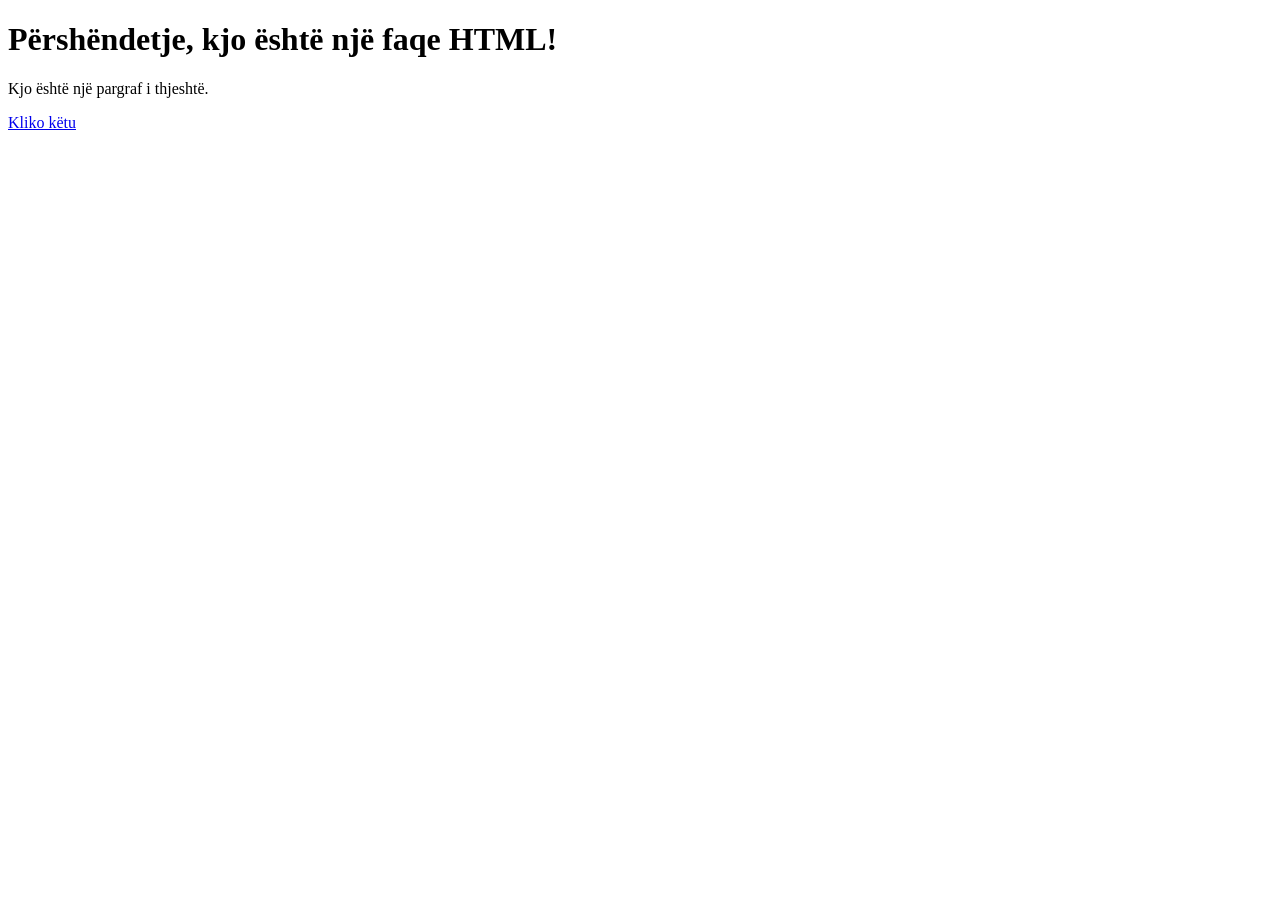
==== index.html @ 82979453 "Added index.html" ====
<!DOCTYPE html>
<html lang="sq">
<head>
    <meta charset="UTF-8">
    <meta name="viewport" content="width=device-width, initial-scale=1.0">
    <title>Faqja Ime</title>
</head>
<body>
    <h1>Përshëndetje, kjo është një faqe HTML!</h1>
    <p>Kjo është një pargraf i thjeshtë.</p>
    <a href="https://www.example.com">Kliko këtu</a>
</body>
</html>
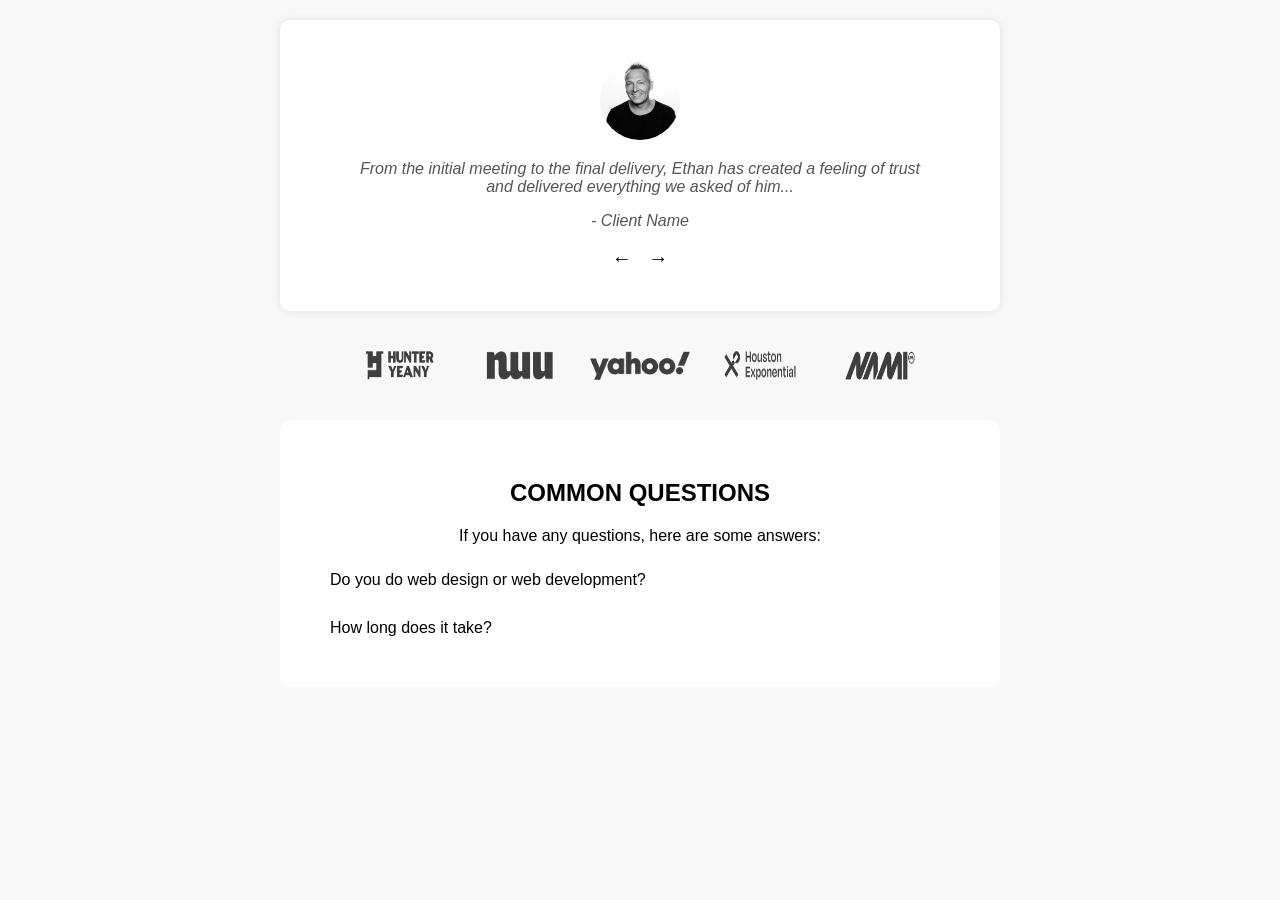
==== commit f665ecfe: "pp" ====
--- a/index.html
+++ b/index.html
@@ -1,13 +1,51 @@
 <!DOCTYPE html>
-<html lang="sq">
+<html lang="en">
 <head>
     <meta charset="UTF-8">
     <meta name="viewport" content="width=device-width, initial-scale=1.0">
-    <title>Faqja Ime</title>
+    <title>Testimonial & FAQ Section</title>
+    <link rel="stylesheet" href="styles.css">
 </head>
 <body>
-    <h1>Përshëndetje, kjo është një faqe HTML!</h1>
-    <p>Kjo është një pargraf i thjeshtë.</p>
-    <a href="https://www.example.com">Kliko këtu</a>
+
+    <!-- Testimonial Section -->
+    <section class="testimonial">
+        <div class="testimonial-content">
+            <img src="pics/Njeri.jpg"User Photo" class="testimonial-img">
+            <blockquote>
+                <p>From the initial meeting to the final delivery, Ethan has created a feeling of trust and delivered everything we asked of him...</p>
+                <cite>- Client Name</cite>
+            </blockquote>
+        </div>
+        <div class="arrows">
+            <button id="prev">←</button>
+            <button id="next">→</button>
+        </div>
+    </section>
+
+    <!-- Logos Section -->
+    <section class="logos">
+        <img src="pics/Hunter.png" alt="Hunter Team">
+        <img src="pics/nuu.png" alt="Nuu">
+        <img src="pics/yahoo.png" alt="Yahoo">
+        <img src="pics/Huston.png" alt="Houston">
+        <img src="pics/Nami.png" alt="NAMI">
+    </section>
+
+    <!-- FAQ Section -->
+    <section class="faq">
+        <h2>COMMON QUESTIONS</h2>
+        <p>If you have any questions, here are some answers:</p>
+        <div class="faq-item">
+            <button class="faq-question">Do you do web design or web development?</button>
+            <div class="faq-answer">Yes, we offer both services...</div>
+        </div>
+        <div class="faq-item">
+            <button class="faq-question">How long does it take?</button>
+            <div class="faq-answer">Typically, projects take 4-6 weeks...</div>
+        </div>
+    </section>
+
+    <script src="script.js"></script>
 </body>
 </html>
--- a/styles.css
+++ b/styles.css
@@ -0,0 +1,77 @@
+body {
+    font-family: Arial, sans-serif;
+    margin: 0;
+    padding: 0;
+    text-align: center;
+    background-color: #f8f8f8;
+}
+
+/* Testimonial Section */
+.testimonial {
+    background: white;
+    padding: 40px;
+    box-shadow: 0 0 10px rgba(0, 0, 0, 0.1);
+    margin: 20px auto;
+    width: 50%;
+    border-radius: 10px;
+}
+
+.testimonial-img {
+    width: 80px;
+    border-radius: 50%;
+}
+
+blockquote {
+    font-style: italic;
+    color: #555;
+}
+
+.arrows button {
+    background: none;
+    border: none;
+    font-size: 20px;
+    cursor: pointer;
+}
+
+/* Logos Section */
+.logos {
+    display: flex;
+    justify-content: center;
+    gap: 20px;
+    padding: 20px;
+}
+
+.logos img {
+    max-width: 100px;
+}
+
+/* FAQ Section */
+.faq {
+    background: white;
+    padding: 40px;
+    margin: 20px auto;
+    width: 50%;
+    border-radius: 10px;
+}
+
+.faq-item {
+    text-align: left;
+    margin-top: 10px;
+}
+
+.faq-question {
+    background: none;
+    border: none;
+    width: 100%;
+    text-align: left;
+    font-size: 16px;
+    cursor: pointer;
+    padding: 10px;
+}
+
+.faq-answer {
+    display: none;
+    padding: 10px;
+    background: #f0f0f0;
+    border-radius: 5px;
+}
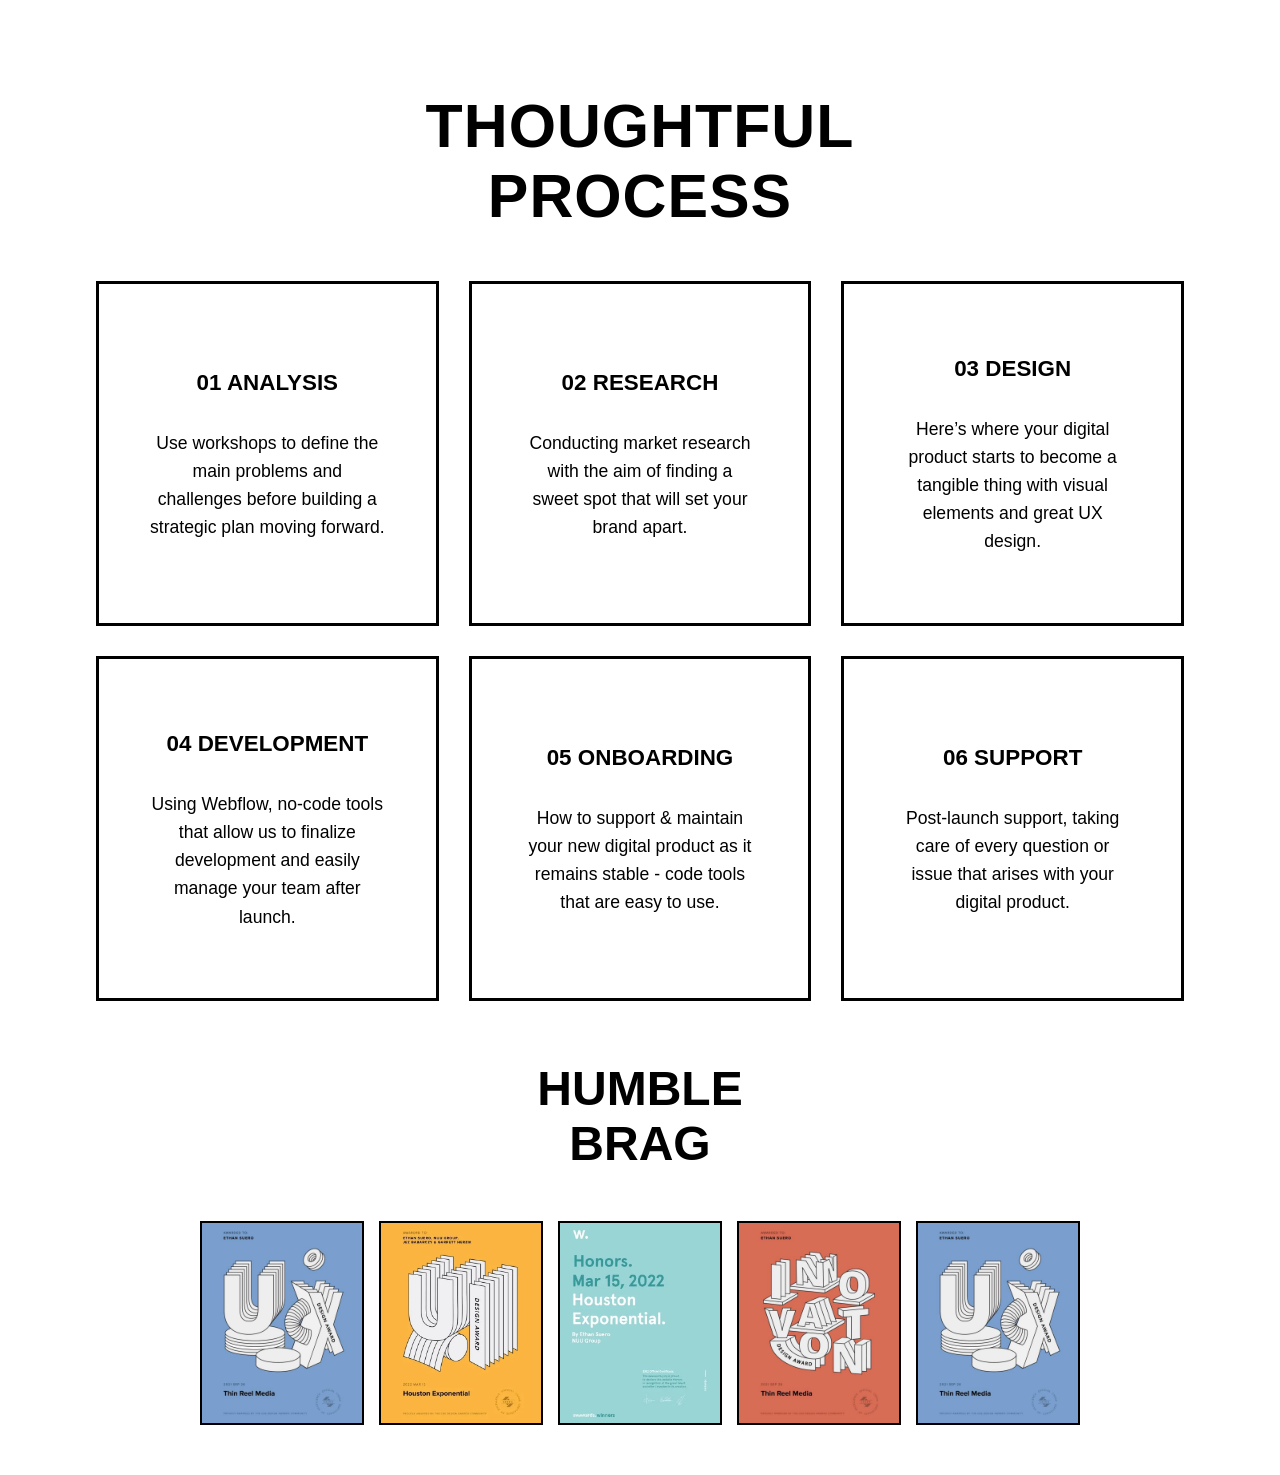
==== commit 8a27605a: "Added index.html css js" ====
--- a/index.html
+++ b/index.html
@@ -3,49 +3,63 @@
 <head>
     <meta charset="UTF-8">
     <meta name="viewport" content="width=device-width, initial-scale=1.0">
-    <title>Testimonial & FAQ Section</title>
+    <title>Thoughtful Process</title>
     <link rel="stylesheet" href="styles.css">
 </head>
 <body>
+    <div class="container">
+        <!-- Titulli Kryesor -->
+        <h1 class="main-title">THOUGHTFUL <br> PROCESS</h1>
 
-    <!-- Testimonial Section -->
-    <section class="testimonial">
-        <div class="testimonial-content">
-            <img src="pics/Njeri.jpg"User Photo" class="testimonial-img">
-            <blockquote>
-                <p>From the initial meeting to the final delivery, Ethan has created a feeling of trust and delivered everything we asked of him...</p>
-                <cite>- Client Name</cite>
-            </blockquote>
+        <!-- Seksioni i Kutive -->
+        <div class="grid">
+            <div class="box">
+                <h3>01 ANALYSIS</h3>
+                <p>Use workshops to define the main problems and challenges before building a strategic plan moving forward.</p>
+            </div>
+            <div class="box">
+                <h3>02 RESEARCH</h3>
+                <p>Conducting market research with the aim of finding a sweet spot that will set your brand apart.</p>
+            </div>
+            <div class="box">
+                <h3>03 DESIGN</h3>
+                <p>Here’s where your digital product starts to become a tangible thing with visual elements and great UX design.</p>
+            </div>
+            <div class="box">
+                <h3>04 DEVELOPMENT</h3>
+                <p>Using Webflow, no-code tools that allow us to finalize development and easily manage your team after launch.</p>
+            </div>
+            <div class="box">
+                <h3>05 ONBOARDING</h3>
+                <p>How to support & maintain your new digital product as it remains stable - code tools that are easy to use.</p>
+            </div>
+            <div class="box">
+                <h3>06 SUPPORT</h3>
+                <p>Post-launch support, taking care of every question or issue that arises with your digital product.</p>
+            </div>
         </div>
-        <div class="arrows">
-            <button id="prev">←</button>
-            <button id="next">→</button>
+
+        <!-- Seksioni i Fundit -->
+        <h2 class="footer-title">HUMBLE <br> BRAG</h2>
+
+        <!-- Seksioni i Poshtëm me Fotot vetëm -->
+        <div class="bottom-section">
+            <div class="colored-box blue">
+                <img src="pics/img1.jpg" alt="Blue Image">
+            </div>
+            <div class="colored-box yellow">
+                <img src="pics/img2.png" alt="Yellow Image">
+            </div>
+            <div class="colored-box green">
+                <img src="pics/img3.png" alt="Green Image">
+            </div>
+            <div class="colored-box red">
+                <img src="pics/img4.jpg" alt="Red Image">
+            </div>
+            <div class="colored-box blue">
+                <img src="pics/img1.jpg" alt="Blue Image">
+            </div>
         </div>
-    </section>
-
-    <!-- Logos Section -->
-    <section class="logos">
-        <img src="pics/Hunter.png" alt="Hunter Team">
-        <img src="pics/nuu.png" alt="Nuu">
-        <img src="pics/yahoo.png" alt="Yahoo">
-        <img src="pics/Huston.png" alt="Houston">
-        <img src="pics/Nami.png" alt="NAMI">
-    </section>
-
-    <!-- FAQ Section -->
-    <section class="faq">
-        <h2>COMMON QUESTIONS</h2>
-        <p>If you have any questions, here are some answers:</p>
-        <div class="faq-item">
-            <button class="faq-question">Do you do web design or web development?</button>
-            <div class="faq-answer">Yes, we offer both services...</div>
-        </div>
-        <div class="faq-item">
-            <button class="faq-question">How long does it take?</button>
-            <div class="faq-answer">Typically, projects take 4-6 weeks...</div>
-        </div>
-    </section>
-
-    <script src="script.js"></script>
+    </div>
 </body>
 </html>
--- a/styles.css
+++ b/styles.css
@@ -1,77 +1,154 @@
+/* Stilet e Përgjithshme */
 body {
-    font-family: Arial, sans-serif;
+    font-family: 'Arial', sans-serif;
+    text-align: center;
     margin: 0;
     padding: 0;
+    background-color: white;
+    color: black;
+}
+
+/* Kontejneri Kryesor */
+.container {
+    width: 85%;
+    margin: 0 auto;
+    padding: 50px 0;
+}
+
+/* Titulli Kryesor */
+.main-title {
+    font-size: 3.8rem;
+    font-weight: bold;
+    text-transform: uppercase;
+    margin-bottom: 50px;
+    letter-spacing: 1px;
+}
+
+/* Layout i Kutive */
+.grid {
+    display: grid;
+    grid-template-columns: repeat(3, 1fr);
+    gap: 30px;
+    margin-bottom: 60px;
+}
+
+/* Kutitë */
+.box {
+    border: 3px solid black;
+    padding: 50px 30px;
+    min-height: 200px;
+    background-color: white;
+    display: flex;
+    flex-direction: column;
+    justify-content: center;
+    align-items: center;
     text-align: center;
+    transition: transform 0.3s ease-in-out;
+}
+
+/* Efekti Hover */
+.box:hover {
+    transform: scale(1.03);
     background-color: #f8f8f8;
 }
 
-/* Testimonial Section */
-.testimonial {
-    background: white;
-    padding: 40px;
-    box-shadow: 0 0 10px rgba(0, 0, 0, 0.1);
-    margin: 20px auto;
-    width: 50%;
-    border-radius: 10px;
+/* Titulli i Kutisë */
+.box h3 {
+    font-size: 1.4rem;
+    font-weight: bold;
+    margin-bottom: 15px;
+    text-transform: uppercase;
 }
 
-.testimonial-img {
-    width: 80px;
-    border-radius: 50%;
+/* Përshkrimi në Kuti */
+.box p {
+    font-size: 1.1rem;
+    line-height: 1.6;
+    max-width: 85%;
 }
 
-blockquote {
-    font-style: italic;
-    color: #555;
+/* Titulli në Fund */
+.footer-title {
+    font-size: 3rem;
+    font-weight: bold;
+    text-transform: uppercase;
+    margin-top: 60px;
 }
 
-.arrows button {
-    background: none;
-    border: none;
-    font-size: 20px;
-    cursor: pointer;
+/* Seksioni i Poshtëm */
+.bottom-section {
+    display: flex;
+    justify-content: center;
+    align-items: center;
+    gap: 15px;
+    margin-top: 50px;
+    flex-wrap: wrap;
 }
 
-/* Logos Section */
-.logos {
+/* Kutitë me Imazhe */
+.colored-box {
+    width: 160px;  /* E zvogëluam pak permasën e kutive */
+    height: 200px; /* Të njëjtat përmasa për lartësinë */
     display: flex;
+    flex-direction: column;
     justify-content: center;
-    gap: 20px;
-    padding: 20px;
+    align-items: center;
+    text-align: center;
+    border: 2px solid black;
+    font-size: 1rem;
+    font-weight: bold;
+    color: white; /* Teksti do të jetë i bardhë për kontrast me fotot */
+    overflow: hidden;
+    transition: transform 0.3s ease-in-out;
 }
 
-.logos img {
-    max-width: 100px;
+/* Efekti Hover */
+.colored-box:hover {
+    transform: scale(1.05);
 }
 
-/* FAQ Section */
-.faq {
-    background: white;
-    padding: 40px;
-    margin: 20px auto;
-    width: 50%;
-    border-radius: 10px;
+/* Përshtatja e fotove */
+.colored-box img {
+    width: 100%;
+    height: 100%;
+    object-fit: cover; /* Fotoja do të mbushë plotësisht konteinerin, mund të pritet, por nuk do të deformohet */
 }
 
-.faq-item {
-    text-align: left;
-    margin-top: 10px;
+/* Ngjyrat */
+.blue { background-color: #4A90E2; }
+.yellow { background-color: #F5A623; }
+.green { background-color: #7ED321; }
+.red { background-color: #D0021B; }
+
+/* Responsive Design */
+@media (max-width: 900px) {
+    .bottom-section {
+        flex-wrap: wrap;
+    }
+    .colored-box {
+        width: 150px;
+        height: 180px;
+        font-size: 1rem;
+    }
 }
 
-.faq-question {
-    background: none;
-    border: none;
-    width: 100%;
-    text-align: left;
-    font-size: 16px;
-    cursor: pointer;
-    padding: 10px;
+@media (max-width: 600px) {
+    .colored-box {
+        width: 100%;
+        height: auto;
+        padding: 20px;
+    }
+
+    /* Reduce font size for mobile */
+    .footer-title {
+        font-size: 2.5rem;
+    }
+
+    .main-title {
+        font-size: 2.5rem;
+    }
+
+    .box h3 {
+        font-size: 1.2rem;
+    }
 }
-
-.faq-answer {
-    display: none;
-    padding: 10px;
-    background: #f0f0f0;
-    border-radius: 5px;
-}
